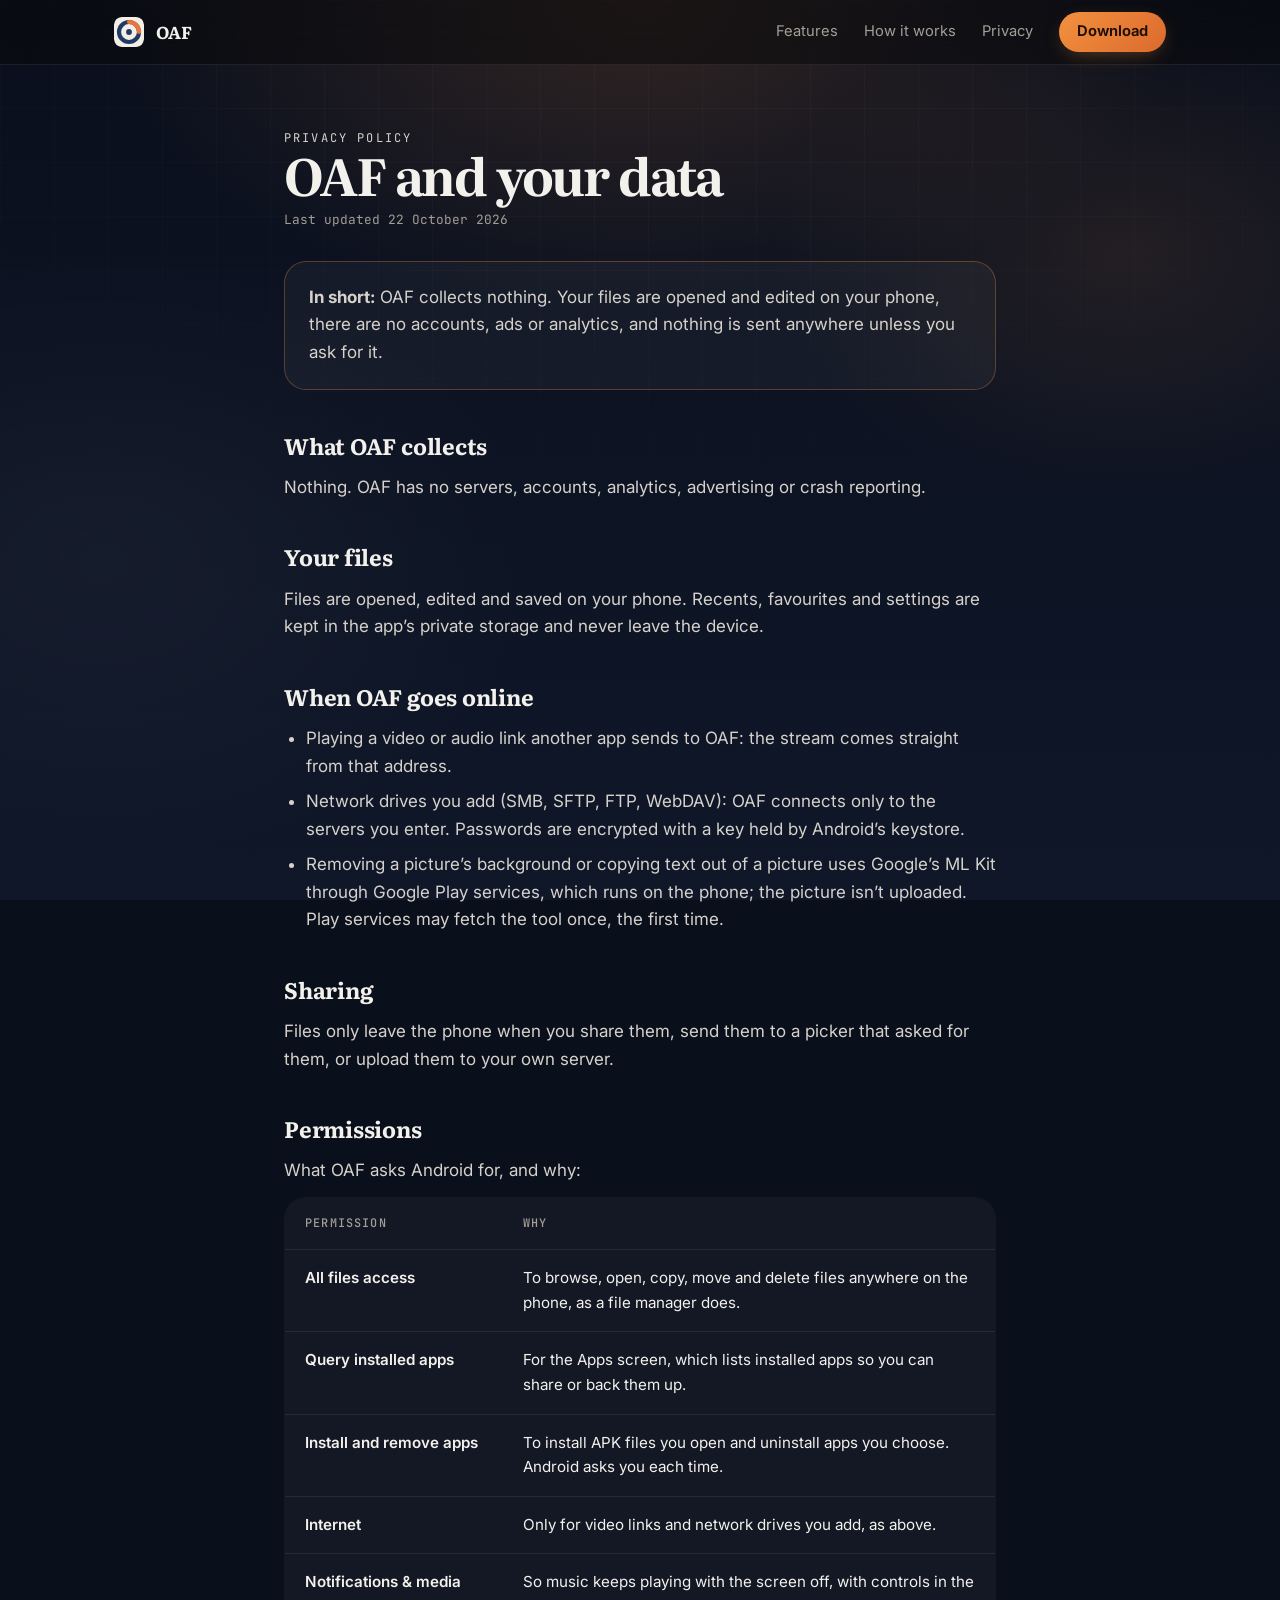
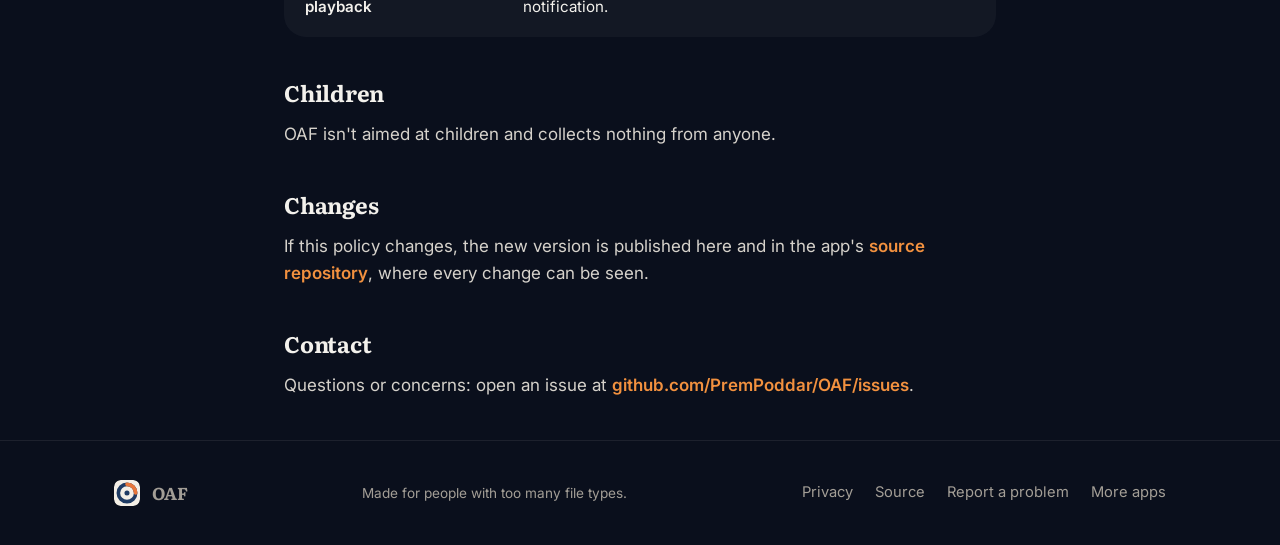
==== docs/privacy/index.html @ 2722290e "Website for GitHub Pages: landing page with a playable demo, and a privacy policy" ====
<!doctype html>
<html lang="en">
<head>
<meta charset="utf-8" />
<meta name="viewport" content="width=device-width, initial-scale=1" />
<title>OAF — Privacy policy</title>
<meta name="description" content="How OAF handles your data." />
<meta property="og:title" content="OAF — Privacy policy" />
<meta property="og:description" content="How OAF handles your data." />
<meta property="og:type" content="website" />
<meta name="theme-color" content="#0A0F1C" />
<link rel="icon" href="../icon.svg" type="image/svg+xml" />
<link rel="preconnect" href="https://fonts.googleapis.com" />
<link rel="preconnect" href="https://fonts.gstatic.com" crossorigin />
<link href="https://fonts.googleapis.com/css2?family=Literata:opsz,wght@7..72,600;7..72,700&family=Inter:wght@400;500;600;700&family=JetBrains+Mono:wght@400;500&display=swap" rel="stylesheet" />
<link rel="stylesheet" href="../site.css" />
<style>:root{--bg:#0A0F1C;--bg-2:#0F1729;--text:#F3F1EC;--muted:#A39E96;--soft:#D6D2CB;--accent:#F2913F;--accent-2:#DC6A2C;--accent-3:#8FB4F0;--on-accent:#1C0E04;--accent-glow:rgba(242,145,63,.38);--accent-soft:rgba(242,145,63,.14);--accent-line:rgba(242,145,63,.30);--glow-1:rgba(242,145,63,.17);--glow-2:rgba(242,145,63,.10);--glow-3:rgba(255,255,255,.035);--gridline:rgba(255,255,255,.025);--nav:rgba(10,10,12,.55);--line:rgba(255,255,255,.08);--line-strong:rgba(255,255,255,.22);--card:rgba(255,255,255,.04);--card-hover:rgba(255,255,255,.065);--ico-bg:rgba(242,145,63,.16);--display:"Literata",Georgia,serif;--body:"Inter",system-ui,sans-serif;--mono:"JetBrains Mono",ui-monospace,monospace;}</style>
</head>
<body>
<div class="bg-glow"></div>
<div class="bg-grid"></div>
<nav>
  <div class="wrap">
    <a class="brand" href="../"><img src="../icon.svg" alt="" />OAF</a>
    <div class="nav-links">
      <a href="../#features">Features</a>
      <a href="../#how">How it works</a>
      <a href="../privacy/">Privacy</a>
      <a href="../#download" class="nav-cta">Download</a>
    </div>
  </div>
</nav>
<main class="prose">
  <p class="eyebrow">Privacy policy</p>
  <h1>OAF and your data</h1>
  <p class="updated">Last updated 22 October 2026</p>
  <div class="summary"><p><b>In short:</b> OAF collects nothing. Your files are opened and edited on your phone, there are no accounts, ads or analytics, and nothing is sent anywhere unless you ask for it.</p></div>
  <h2>What OAF collects</h2><p>Nothing. OAF has no servers, accounts, analytics, advertising or crash reporting.</p><h2>Your files</h2><p>Files are opened, edited and saved on your phone. Recents, favourites and settings are kept in the app’s private storage and never leave the device.</p><h2>When OAF goes online</h2><ul><li>Playing a video or audio link another app sends to OAF: the stream comes straight from that address.</li><li>Network drives you add (SMB, SFTP, FTP, WebDAV): OAF connects only to the servers you enter. Passwords are encrypted with a key held by Android’s keystore.</li><li>Removing a picture’s background or copying text out of a picture uses Google’s ML Kit through Google Play services, which runs on the phone; the picture isn’t uploaded. Play services may fetch the tool once, the first time.</li></ul><h2>Sharing</h2><p>Files only leave the phone when you share them, send them to a picker that asked for them, or upload them to your own server.</p>
  <h2>Permissions</h2>
  <p>What OAF asks Android for, and why:</p>
  <table><thead><tr><th>Permission</th><th>Why</th></tr></thead><tbody><tr><td>All files access</td><td>To browse, open, copy, move and delete files anywhere on the phone, as a file manager does.</td></tr><tr><td>Query installed apps</td><td>For the Apps screen, which lists installed apps so you can share or back them up.</td></tr><tr><td>Install and remove apps</td><td>To install APK files you open and uninstall apps you choose. Android asks you each time.</td></tr><tr><td>Internet</td><td>Only for video links and network drives you add, as above.</td></tr><tr><td>Notifications &amp; media playback</td><td>So music keeps playing with the screen off, with controls in the notification.</td></tr></tbody></table>
  <h2>Children</h2><p>OAF isn't aimed at children and collects nothing from anyone.</p>
  <h2>Changes</h2><p>If this policy changes, the new version is published here and in the app's
  <a class="text-link" href="https://github.com/PremPoddar/OAF">source repository</a>, where every change can be seen.</p>
  <h2>Contact</h2><p>Questions or concerns: open an issue at
  <a class="text-link" href="https://github.com/PremPoddar/OAF/issues">github.com/PremPoddar/OAF/issues</a>.</p>
</main>
<footer>
  <div class="wrap">
    <a class="brand" href="../"><img src="../icon.svg" alt="" style="width:26px;height:26px;border-radius:7px" />OAF</a>
    <div class="foot-note">Made for people with too many file types.</div>
    <div class="links">
      <a href="../privacy/">Privacy</a>
      <a href="https://github.com/PremPoddar/OAF">Source</a>
      <a href="https://github.com/PremPoddar/OAF/issues">Report a problem</a>
      <a href="https://github.com/PremPoddar">More apps</a>
    </div>
  </div>
</footer>
</body>
</html>
---- docs/site.css ----
:root{--wrap:1100px;--radius:22px}
*{margin:0;padding:0;box-sizing:border-box}
html{scroll-behavior:smooth;-webkit-text-size-adjust:100%}
body{font-family:var(--body);background:var(--bg);color:var(--text);line-height:1.62;font-size:17px;overflow-x:hidden;-webkit-font-smoothing:antialiased}
a{color:inherit}
.wrap{max-width:var(--wrap);margin:0 auto;padding:0 24px}
.bg-glow{position:fixed;inset:0;z-index:-2;background:
  radial-gradient(60% 50% at 50% 0%,var(--glow-1),transparent 70%),
  radial-gradient(40% 40% at 88% 28%,var(--glow-2),transparent 70%),
  radial-gradient(50% 50% at 8% 62%,var(--glow-3),transparent 70%),
  linear-gradient(180deg,var(--bg),var(--bg-2))}
.bg-grid{position:fixed;inset:0;z-index:-1;background-image:linear-gradient(var(--gridline) 1px,transparent 1px),linear-gradient(90deg,var(--gridline) 1px,transparent 1px);
  background-size:54px 54px;mask-image:radial-gradient(ellipse 80% 60% at 50% 0%,#000 40%,transparent 100%);-webkit-mask-image:radial-gradient(ellipse 80% 60% at 50% 0%,#000 40%,transparent 100%)}

nav{position:sticky;top:0;z-index:50;backdrop-filter:blur(14px);-webkit-backdrop-filter:blur(14px);background:var(--nav);border-bottom:1px solid var(--line)}
nav .wrap{display:flex;align-items:center;justify-content:space-between;height:64px;gap:16px}
.brand{display:flex;align-items:center;gap:12px;font-family:var(--display);font-weight:700;font-size:1.08rem;letter-spacing:-.01em;text-decoration:none}
.brand img{width:30px;height:30px;border-radius:8px}
.nav-links{display:flex;align-items:center;gap:26px}
.nav-links a{color:var(--muted);text-decoration:none;font-size:.92rem;transition:color .2s}
.nav-links a:hover{color:var(--text)}
.nav-cta{background:linear-gradient(135deg,var(--accent),var(--accent-2));color:var(--on-accent)!important;font-weight:650;padding:8px 18px;border-radius:999px;box-shadow:0 6px 20px -6px var(--accent-glow)}
@media(max-width:680px){.nav-links a:not(.nav-cta){display:none}}

header{padding:88px 0 56px;text-align:center}
.hero-icon-wrap{position:relative;display:inline-block;margin-bottom:34px}
.hero-icon{width:144px;height:144px;border-radius:34px;position:relative;z-index:2;animation:float 6s ease-in-out infinite;filter:drop-shadow(0 24px 50px var(--accent-glow))}
.hero-icon-wrap::after{content:"";position:absolute;inset:-30% -30% -10%;z-index:1;background:radial-gradient(circle,var(--accent-glow),transparent 65%);filter:blur(20px);animation:pulse 4s ease-in-out infinite}
@keyframes float{0%,100%{transform:translateY(0)}50%{transform:translateY(-14px)}}
@keyframes pulse{0%,100%{opacity:.6;transform:scale(1)}50%{opacity:1;transform:scale(1.08)}}
.eyebrow{font-family:var(--mono);font-size:12px;letter-spacing:.18em;text-transform:uppercase;color:var(--accent)}
header .eyebrow{margin-bottom:18px}
h1{font-family:var(--display);font-size:clamp(2.5rem,6vw,4.3rem);font-weight:700;letter-spacing:-.035em;line-height:1.05}
h1 .hl{background:linear-gradient(120deg,var(--accent),var(--accent-3));-webkit-background-clip:text;background-clip:text;-webkit-text-fill-color:transparent}
.tagline{font-size:clamp(1.05rem,2.3vw,1.32rem);color:var(--muted);max-width:640px;margin:22px auto 0}
.tagline b{color:var(--text);font-weight:600}
.cta-row{display:flex;gap:14px;justify-content:center;align-items:center;flex-wrap:wrap;margin-top:38px}
.btn-primary,.btn-ghost{display:inline-flex;align-items:center;gap:10px;text-decoration:none;border-radius:999px;font-size:1.02rem;transition:transform .22s,box-shadow .22s,border-color .2s,background .2s}
.btn-primary{background:linear-gradient(135deg,var(--accent),var(--accent-2));color:var(--on-accent);font-weight:680;padding:15px 30px;box-shadow:0 12px 34px -8px var(--accent-glow)}
.btn-primary:hover{transform:translateY(-3px);box-shadow:0 20px 44px -8px var(--accent-glow)}
.btn-ghost{color:var(--text);font-weight:550;padding:15px 26px;border:1px solid var(--line);background:var(--card)}
.btn-ghost:hover{border-color:var(--line-strong);background:var(--card-hover)}
.btn-primary svg,.btn-ghost svg{width:18px;height:18px}
.micro{margin-top:18px;font-family:var(--mono);font-size:.78rem;letter-spacing:.02em;color:var(--muted)}

section{padding:76px 0}
.section-title{font-family:var(--display);font-size:clamp(1.8rem,4vw,2.6rem);font-weight:700;letter-spacing:-.03em;text-align:center;margin-top:12px;line-height:1.15}
.section-sub{color:var(--muted);text-align:center;max-width:580px;margin:14px auto 0}
.center{text-align:center}

.grid{display:grid;grid-template-columns:repeat(auto-fit,minmax(255px,1fr));gap:18px;margin-top:50px}
.card{background:var(--card);border:1px solid var(--line);border-radius:var(--radius);padding:28px;transition:transform .3s,border-color .3s,background .3s}
.card:hover{transform:translateY(-6px);border-color:var(--accent-line);background:var(--card-hover)}
.card .ico{width:50px;height:50px;border-radius:14px;display:grid;place-items:center;font-size:24px;margin-bottom:16px;background:var(--ico-bg);border:1px solid var(--accent-line)}
.card h3{font-family:var(--display);font-size:1.15rem;font-weight:700;letter-spacing:-.01em}
.card p{color:var(--muted);margin-top:8px;font-size:.95rem}

.demo{display:grid;grid-template-columns:1fr 1.05fr;gap:52px;align-items:center;margin-top:50px}
@media(max-width:860px){.demo{grid-template-columns:1fr}}
.demo h3{font-family:var(--display);font-size:1.75rem;font-weight:700;letter-spacing:-.02em;line-height:1.2}
.demo p{color:var(--muted);margin-top:14px}
.demo ul{list-style:none;margin-top:22px;display:grid;gap:11px}
.demo li{display:flex;gap:12px;align-items:flex-start;font-size:.97rem}
.demo li::before{content:"";flex:0 0 8px;height:8px;border-radius:50%;margin-top:9px;background:var(--accent);box-shadow:0 0 12px var(--accent)}
.stage{position:relative;border-radius:28px;border:1px solid var(--line);background:radial-gradient(circle at 50% 30%,var(--glow-1),transparent 60%),linear-gradient(160deg,var(--bg-2),var(--bg));
  box-shadow:0 30px 60px -24px rgba(0,0,0,.6);overflow:hidden;min-height:420px;padding:22px}
.stage-tag{font-family:var(--mono);font-size:11px;letter-spacing:.2em;text-transform:uppercase;color:var(--muted)}
.hint{font-family:var(--mono);font-size:11.5px;color:var(--muted);margin-top:14px;text-align:center;letter-spacing:.04em}

.table-wrap{margin-top:46px;overflow-x:auto}
table{width:100%;border-collapse:collapse;min-width:560px;background:var(--card);border:1px solid var(--line);border-radius:var(--radius);overflow:hidden}
th,td{padding:16px 20px;text-align:left;border-bottom:1px solid var(--line);font-size:.95rem;vertical-align:top}
thead th{font-family:var(--mono);font-size:.74rem;letter-spacing:.1em;text-transform:uppercase;color:var(--muted);font-weight:500}
tbody tr:last-child td{border-bottom:none}
td:first-child{font-weight:600;white-space:nowrap}
td .dim{color:var(--muted)}
.yes{color:var(--accent);font-weight:600}

.steps{display:grid;grid-template-columns:repeat(auto-fit,minmax(230px,1fr));gap:18px;margin-top:50px}
.step{background:var(--card);border:1px solid var(--line);border-radius:var(--radius);padding:26px}
.step .n{font-family:var(--mono);font-size:.82rem;font-weight:500;color:var(--accent);letter-spacing:.08em}
.step h3{font-family:var(--display);margin-top:10px;font-size:1.12rem;font-weight:700}
.step p{color:var(--muted);margin-top:8px;font-size:.94rem}
.step code,.prose code{font-family:var(--mono);background:var(--card-hover);padding:2px 7px;border-radius:6px;font-size:.82em;color:var(--accent)}

.privacy-band{display:grid;grid-template-columns:1.1fr .9fr;gap:40px;align-items:center;background:var(--card);border:1px solid var(--line);border-radius:28px;padding:40px;margin-top:10px}
@media(max-width:820px){.privacy-band{grid-template-columns:1fr}}
.privacy-band h2{font-family:var(--display);font-size:clamp(1.6rem,3.4vw,2.2rem);letter-spacing:-.02em;line-height:1.2;margin-top:10px}
.privacy-band p{color:var(--muted);margin-top:12px}
.checks{list-style:none;display:grid;gap:12px}
.checks li{display:flex;gap:12px;align-items:flex-start;font-size:.97rem}
.checks li::before{content:"✓";flex:0 0 24px;height:24px;border-radius:50%;display:grid;place-items:center;font-size:13px;font-weight:700;color:var(--on-accent);background:linear-gradient(135deg,var(--accent),var(--accent-2))}
.text-link{color:var(--accent);text-decoration:none;font-weight:600}
.text-link:hover{text-decoration:underline}

.download-band{text-align:center;padding:90px 0}
.download-card{background:linear-gradient(135deg,var(--accent-soft),transparent 80%),var(--card);border:1px solid var(--accent-line);border-radius:30px;padding:56px 32px}
.download-card img{width:92px;height:92px;border-radius:22px;margin-bottom:22px;filter:drop-shadow(0 14px 30px var(--accent-glow))}
.download-card h2{font-family:var(--display);font-size:clamp(1.8rem,4vw,2.5rem);font-weight:700;letter-spacing:-.03em}
.download-card p{color:var(--muted);margin:12px auto 0;max-width:500px}

footer{border-top:1px solid var(--line);padding:38px 0}
footer .wrap{display:flex;align-items:center;justify-content:space-between;flex-wrap:wrap;gap:16px}
footer .links{display:flex;gap:22px;flex-wrap:wrap}
footer a{color:var(--muted);text-decoration:none;font-size:.92rem;transition:color .2s}
footer a:hover{color:var(--text)}
.foot-note{color:var(--muted);font-size:.85rem}

.reveal{opacity:0;transform:translateY(26px);transition:opacity .7s ease,transform .7s ease}
.reveal.in{opacity:1;transform:none}
.fade-up{animation:fadeUp .9s ease both}.d1{animation-delay:.1s}.d2{animation-delay:.2s}.d3{animation-delay:.3s}
@keyframes fadeUp{from{opacity:0;transform:translateY(22px)}to{opacity:1;transform:none}}
@media(prefers-reduced-motion:reduce){*{animation:none!important;transition:none!important}.reveal{opacity:1;transform:none}}

/* privacy page */
.prose{max-width:760px;margin:0 auto;padding:64px 24px 40px}
.prose h1{font-size:clamp(2.2rem,5vw,3.2rem);margin-bottom:8px}
.prose .updated{font-family:var(--mono);font-size:.8rem;color:var(--muted)}
.prose .summary{background:var(--card);border:1px solid var(--accent-line);border-radius:var(--radius);padding:22px 24px;margin:30px 0}
.prose h2{font-family:var(--display);font-size:1.4rem;margin:38px 0 10px;letter-spacing:-.01em}
.prose p,.prose li{color:var(--soft)}
.prose ul{padding-left:22px;display:grid;gap:8px;margin-top:8px}
.prose table{min-width:0;margin-top:12px}
.prose td:first-child{white-space:normal}
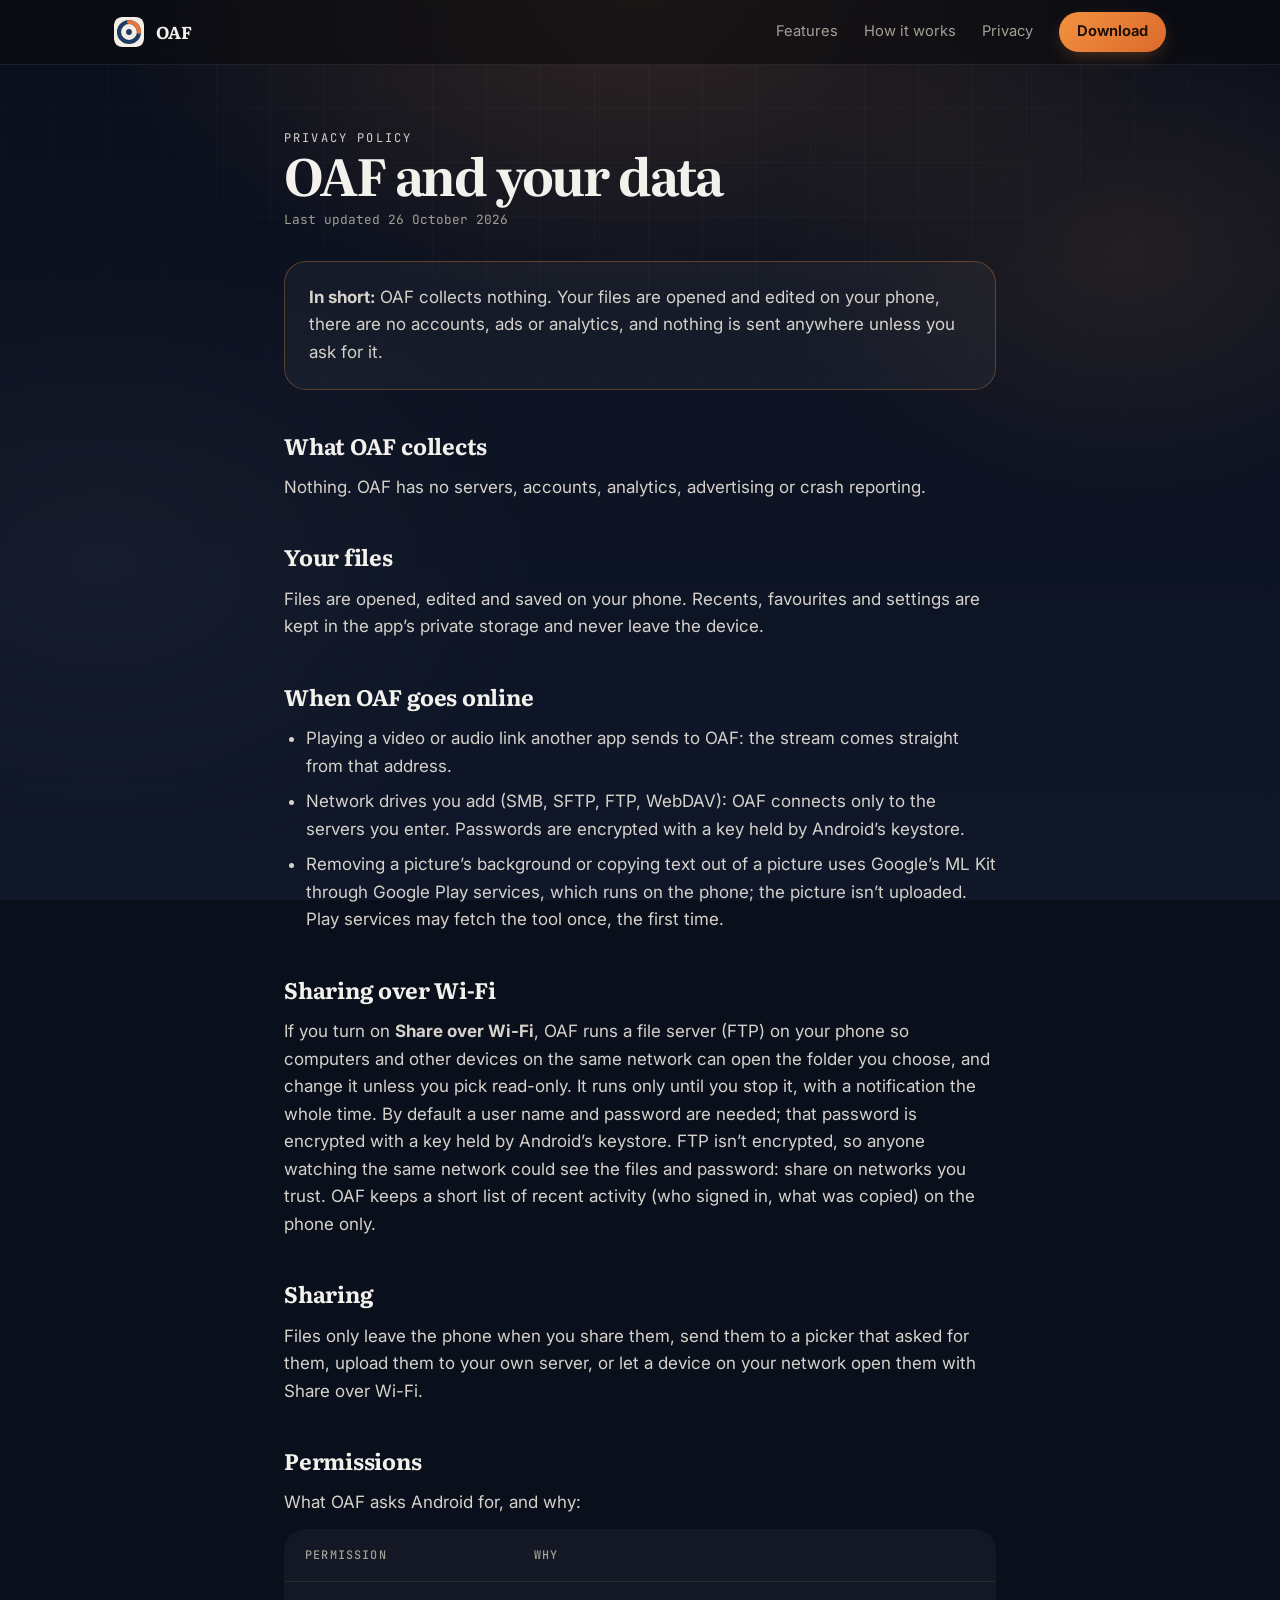
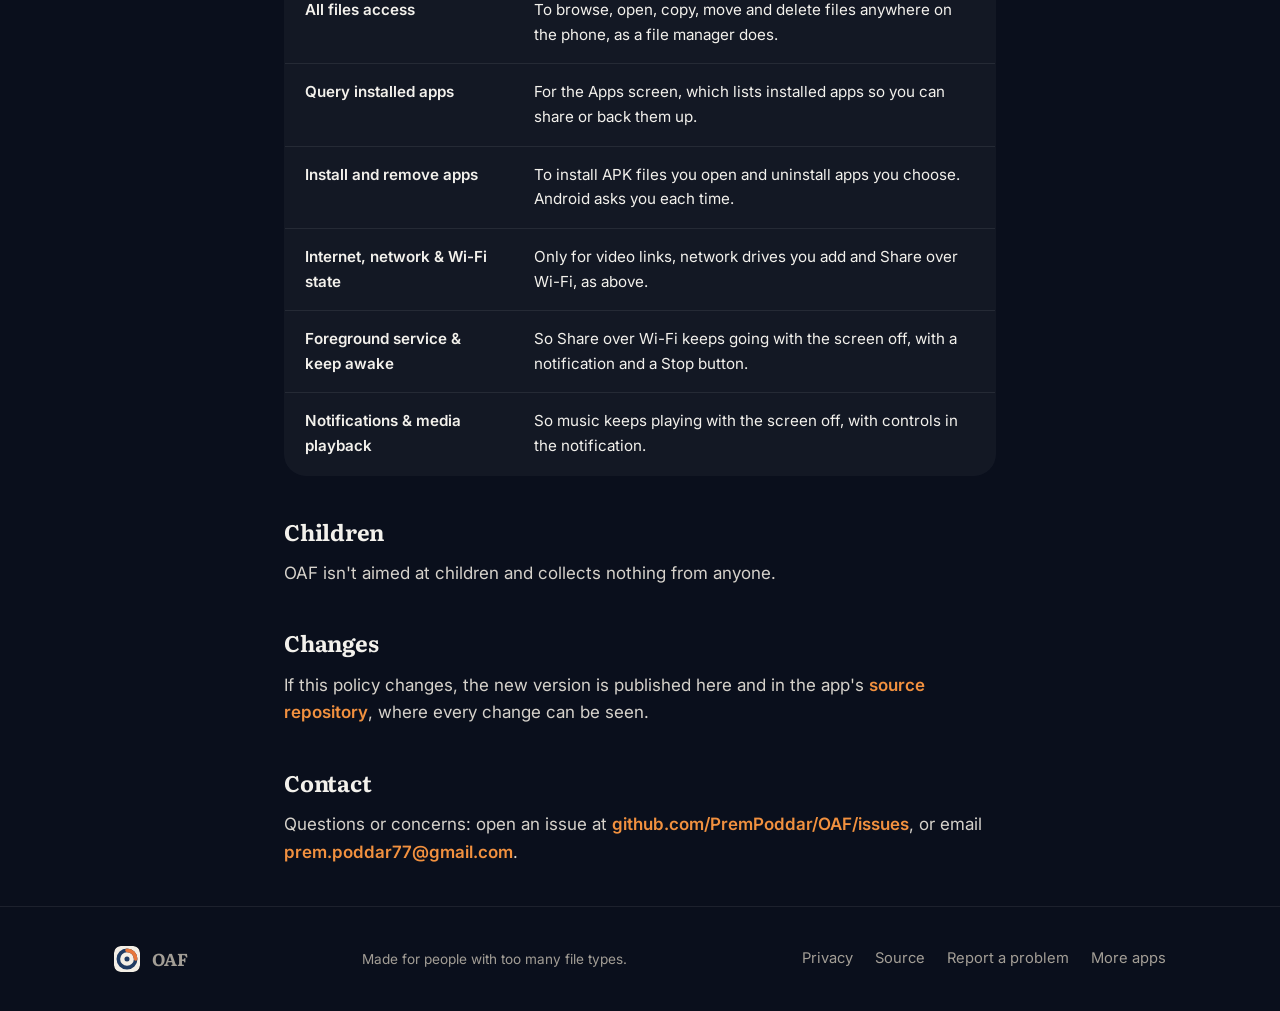
==== commit 31291689: "Privacy policy: sharing over Wi-Fi, and an email contact" ====
--- a/docs/privacy/index.html
+++ b/docs/privacy/index.html
@@ -33,17 +33,17 @@
 <main class="prose">
   <p class="eyebrow">Privacy policy</p>
   <h1>OAF and your data</h1>
-  <p class="updated">Last updated 22 October 2026</p>
+  <p class="updated">Last updated 26 October 2026</p>
   <div class="summary"><p><b>In short:</b> OAF collects nothing. Your files are opened and edited on your phone, there are no accounts, ads or analytics, and nothing is sent anywhere unless you ask for it.</p></div>
-  <h2>What OAF collects</h2><p>Nothing. OAF has no servers, accounts, analytics, advertising or crash reporting.</p><h2>Your files</h2><p>Files are opened, edited and saved on your phone. Recents, favourites and settings are kept in the app’s private storage and never leave the device.</p><h2>When OAF goes online</h2><ul><li>Playing a video or audio link another app sends to OAF: the stream comes straight from that address.</li><li>Network drives you add (SMB, SFTP, FTP, WebDAV): OAF connects only to the servers you enter. Passwords are encrypted with a key held by Android’s keystore.</li><li>Removing a picture’s background or copying text out of a picture uses Google’s ML Kit through Google Play services, which runs on the phone; the picture isn’t uploaded. Play services may fetch the tool once, the first time.</li></ul><h2>Sharing</h2><p>Files only leave the phone when you share them, send them to a picker that asked for them, or upload them to your own server.</p>
+  <h2>What OAF collects</h2><p>Nothing. OAF has no servers, accounts, analytics, advertising or crash reporting.</p><h2>Your files</h2><p>Files are opened, edited and saved on your phone. Recents, favourites and settings are kept in the app’s private storage and never leave the device.</p><h2>When OAF goes online</h2><ul><li>Playing a video or audio link another app sends to OAF: the stream comes straight from that address.</li><li>Network drives you add (SMB, SFTP, FTP, WebDAV): OAF connects only to the servers you enter. Passwords are encrypted with a key held by Android’s keystore.</li><li>Removing a picture’s background or copying text out of a picture uses Google’s ML Kit through Google Play services, which runs on the phone; the picture isn’t uploaded. Play services may fetch the tool once, the first time.</li></ul><h2>Sharing over Wi-Fi</h2><p>If you turn on <strong>Share over Wi-Fi</strong>, OAF runs a file server (FTP) on your phone so computers and other devices on the same network can open the folder you choose, and change it unless you pick read-only. It runs only until you stop it, with a notification the whole time. By default a user name and password are needed; that password is encrypted with a key held by Android’s keystore. FTP isn’t encrypted, so anyone watching the same network could see the files and password: share on networks you trust. OAF keeps a short list of recent activity (who signed in, what was copied) on the phone only.</p><h2>Sharing</h2><p>Files only leave the phone when you share them, send them to a picker that asked for them, upload them to your own server, or let a device on your network open them with Share over Wi-Fi.</p>
   <h2>Permissions</h2>
   <p>What OAF asks Android for, and why:</p>
-  <table><thead><tr><th>Permission</th><th>Why</th></tr></thead><tbody><tr><td>All files access</td><td>To browse, open, copy, move and delete files anywhere on the phone, as a file manager does.</td></tr><tr><td>Query installed apps</td><td>For the Apps screen, which lists installed apps so you can share or back them up.</td></tr><tr><td>Install and remove apps</td><td>To install APK files you open and uninstall apps you choose. Android asks you each time.</td></tr><tr><td>Internet</td><td>Only for video links and network drives you add, as above.</td></tr><tr><td>Notifications &amp; media playback</td><td>So music keeps playing with the screen off, with controls in the notification.</td></tr></tbody></table>
+  <table><thead><tr><th>Permission</th><th>Why</th></tr></thead><tbody><tr><td>All files access</td><td>To browse, open, copy, move and delete files anywhere on the phone, as a file manager does.</td></tr><tr><td>Query installed apps</td><td>For the Apps screen, which lists installed apps so you can share or back them up.</td></tr><tr><td>Install and remove apps</td><td>To install APK files you open and uninstall apps you choose. Android asks you each time.</td></tr><tr><td>Internet, network &amp; Wi-Fi state</td><td>Only for video links, network drives you add and Share over Wi-Fi, as above.</td></tr><tr><td>Foreground service &amp; keep awake</td><td>So Share over Wi-Fi keeps going with the screen off, with a notification and a Stop button.</td></tr><tr><td>Notifications &amp; media playback</td><td>So music keeps playing with the screen off, with controls in the notification.</td></tr></tbody></table>
   <h2>Children</h2><p>OAF isn't aimed at children and collects nothing from anyone.</p>
   <h2>Changes</h2><p>If this policy changes, the new version is published here and in the app's
   <a class="text-link" href="https://github.com/PremPoddar/OAF">source repository</a>, where every change can be seen.</p>
   <h2>Contact</h2><p>Questions or concerns: open an issue at
-  <a class="text-link" href="https://github.com/PremPoddar/OAF/issues">github.com/PremPoddar/OAF/issues</a>.</p>
+  <a class="text-link" href="https://github.com/PremPoddar/OAF/issues">github.com/PremPoddar/OAF/issues</a>, or email <a class="text-link" href="mailto:prem.poddar77@gmail.com">prem.poddar77@gmail.com</a>.</p>
 </main>
 <footer>
   <div class="wrap">
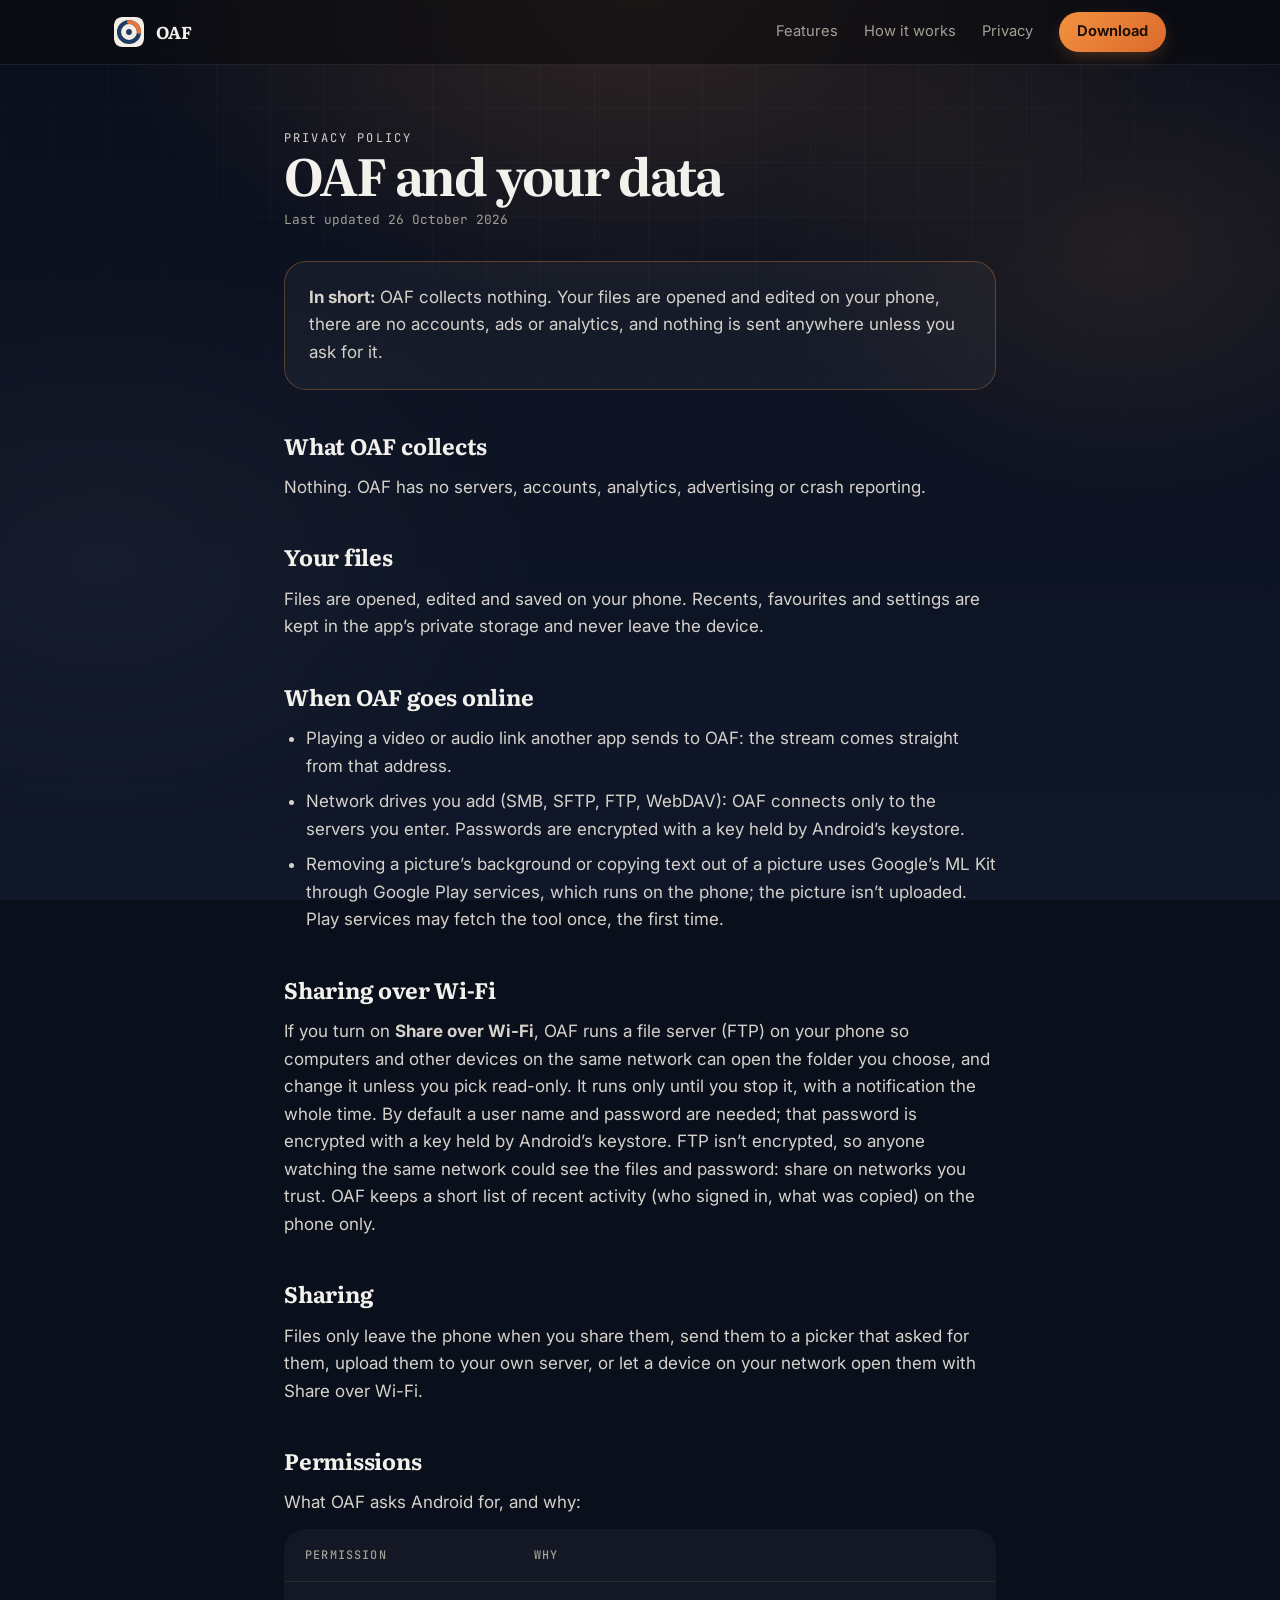
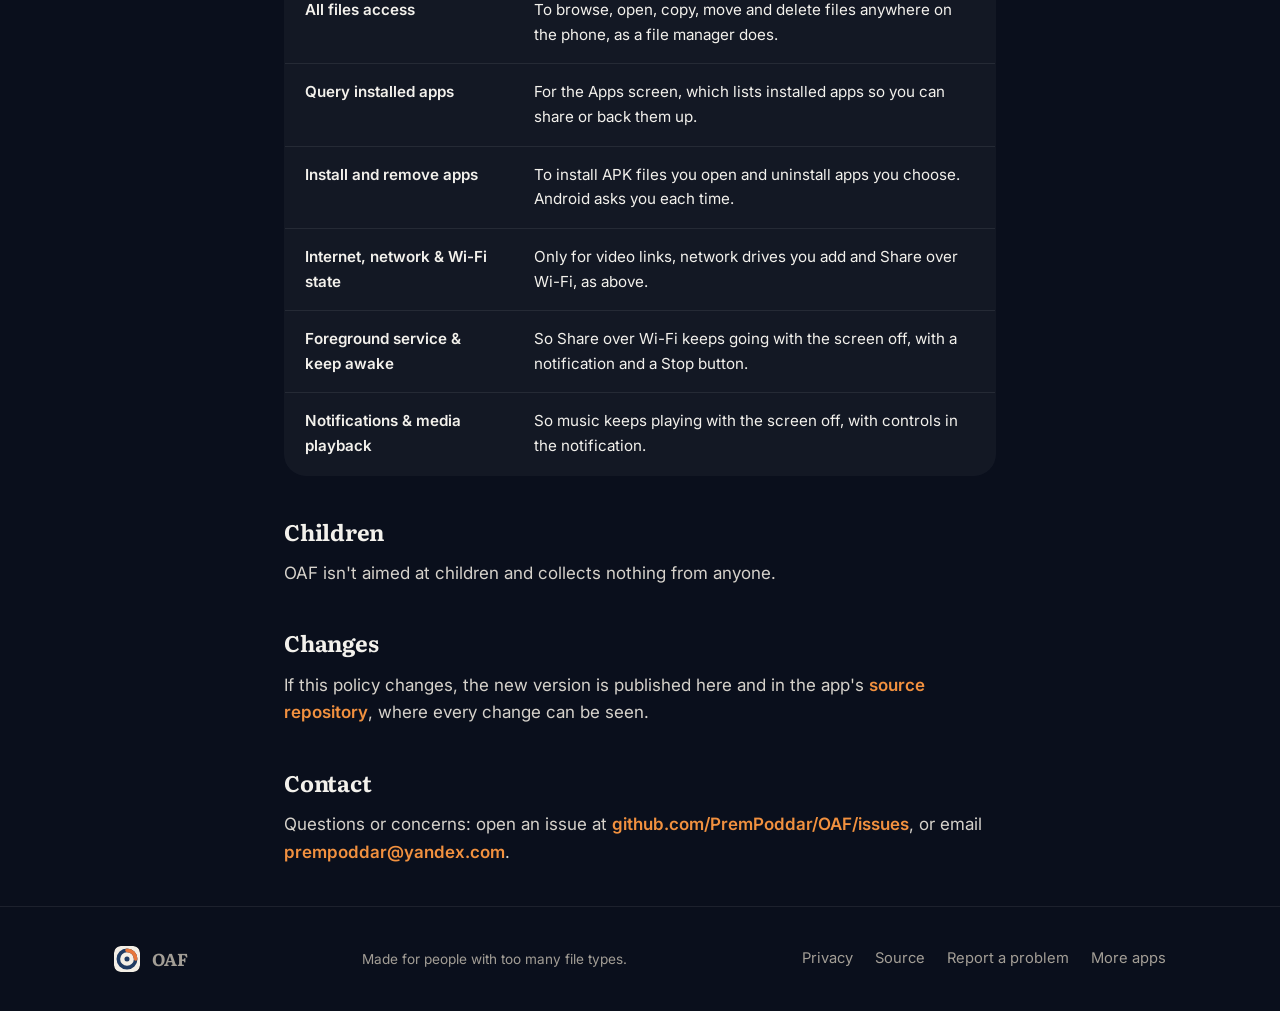
==== commit f913ac5b: "Update contact email on privacy page" ====
--- a/docs/privacy/index.html
+++ b/docs/privacy/index.html
@@ -43,7 +43,7 @@
   <h2>Changes</h2><p>If this policy changes, the new version is published here and in the app's
   <a class="text-link" href="https://github.com/PremPoddar/OAF">source repository</a>, where every change can be seen.</p>
   <h2>Contact</h2><p>Questions or concerns: open an issue at
-  <a class="text-link" href="https://github.com/PremPoddar/OAF/issues">github.com/PremPoddar/OAF/issues</a>, or email <a class="text-link" href="mailto:prem.poddar77@gmail.com">prem.poddar77@gmail.com</a>.</p>
+  <a class="text-link" href="https://github.com/PremPoddar/OAF/issues">github.com/PremPoddar/OAF/issues</a>, or email <a class="text-link" href="mailto:prempoddar@yandex.com">prempoddar@yandex.com</a>.</p>
 </main>
 <footer>
   <div class="wrap">
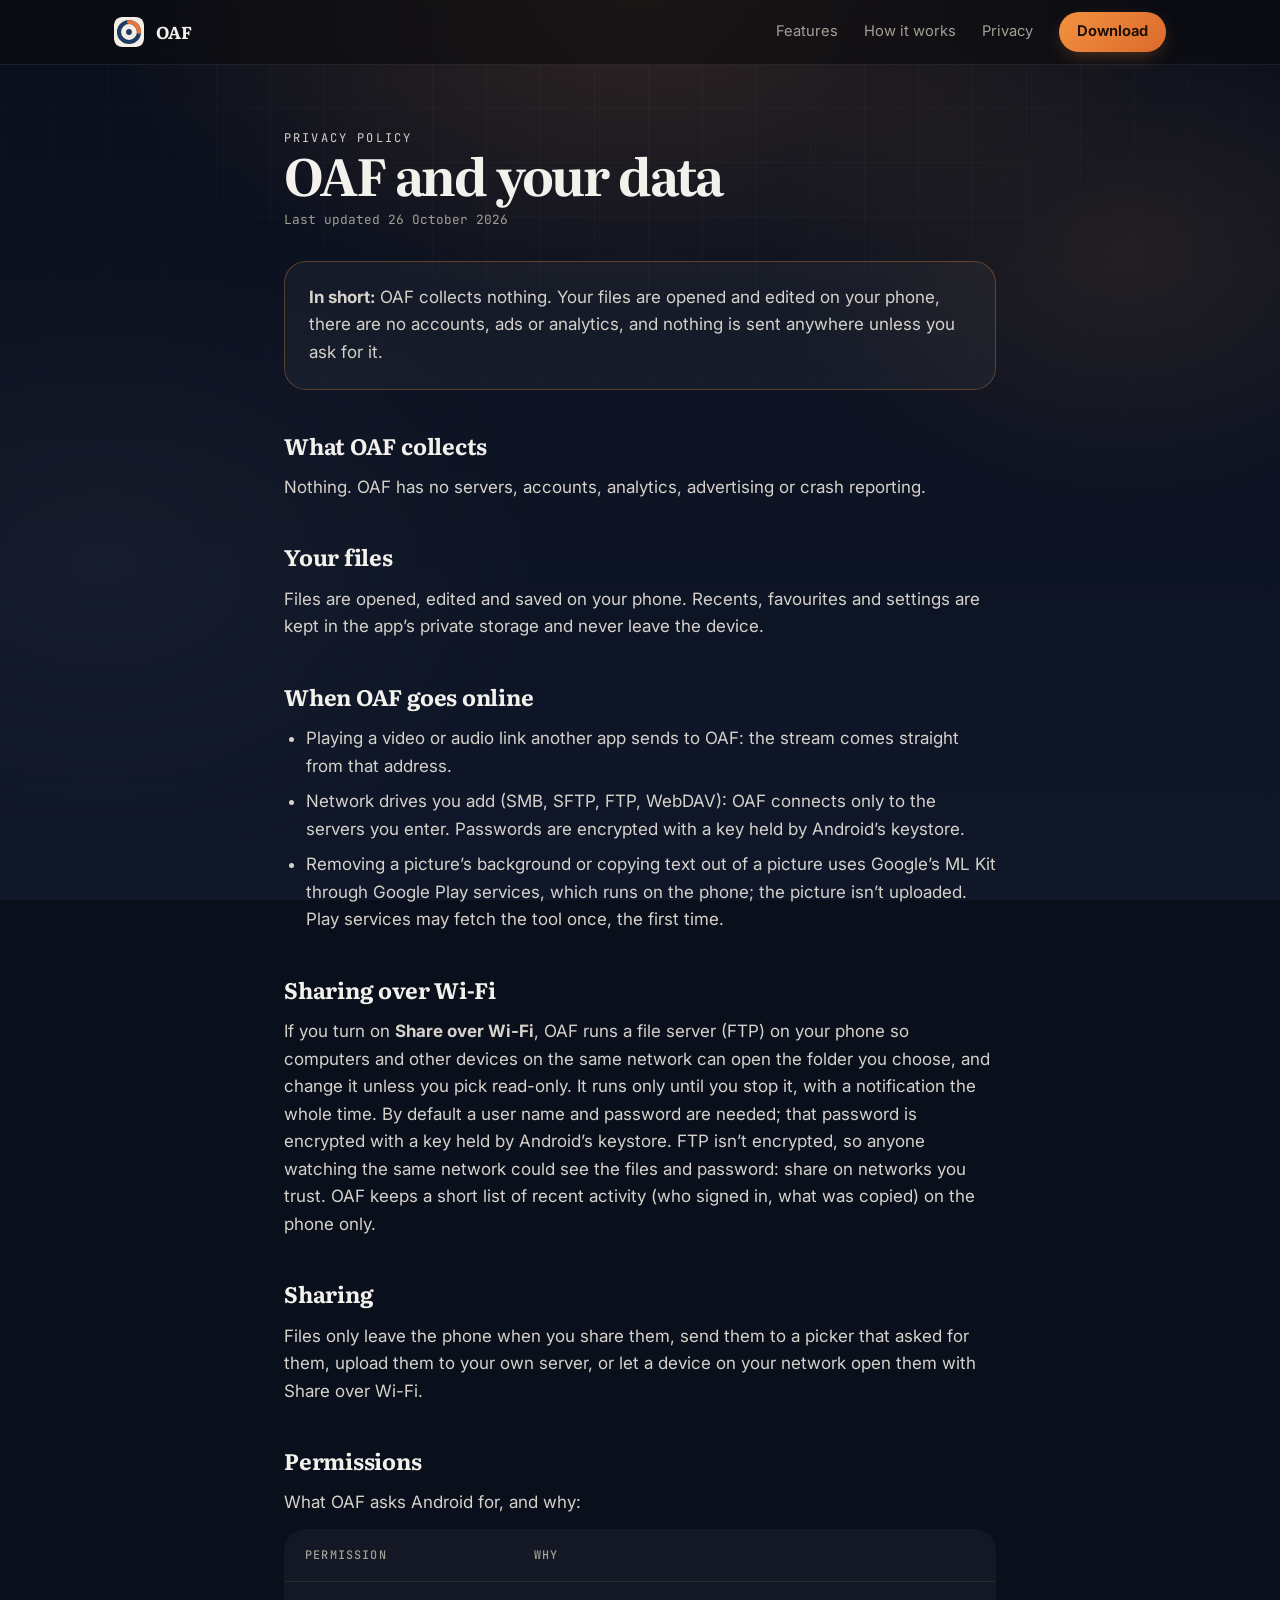
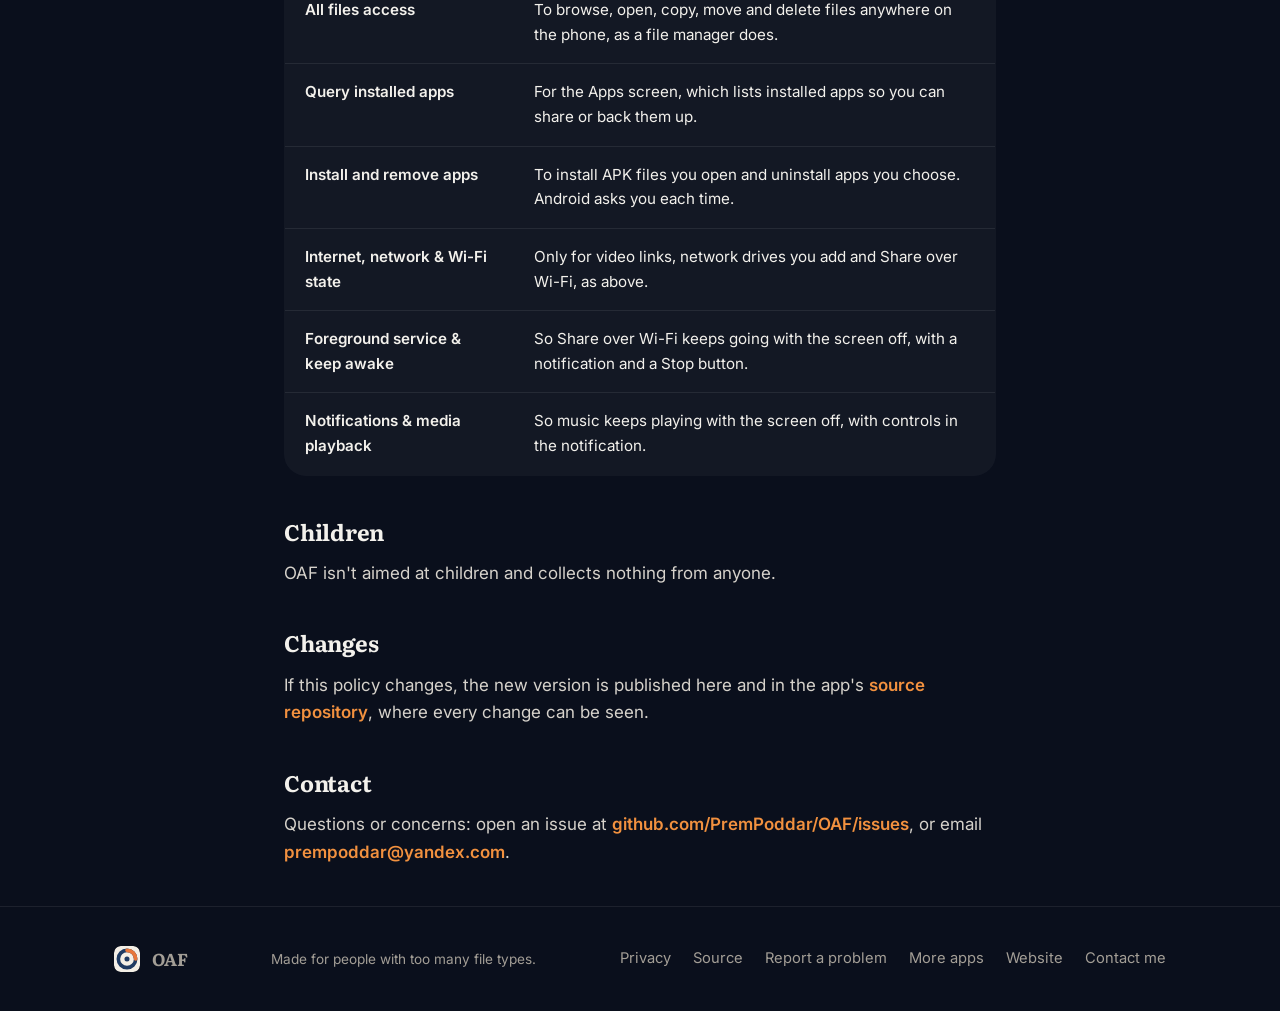
==== commit 4a957b0b: "Add website and contact links" ====
--- a/docs/privacy/index.html
+++ b/docs/privacy/index.html
@@ -54,6 +54,8 @@
       <a href="https://github.com/PremPoddar/OAF">Source</a>
       <a href="https://github.com/PremPoddar/OAF/issues">Report a problem</a>
       <a href="https://github.com/PremPoddar">More apps</a>
+      <a href="https://prempoddar.is-a.dev">Website</a>
+      <a href="mailto:prempoddar@yandex.com">Contact me</a>
     </div>
   </div>
 </footer>
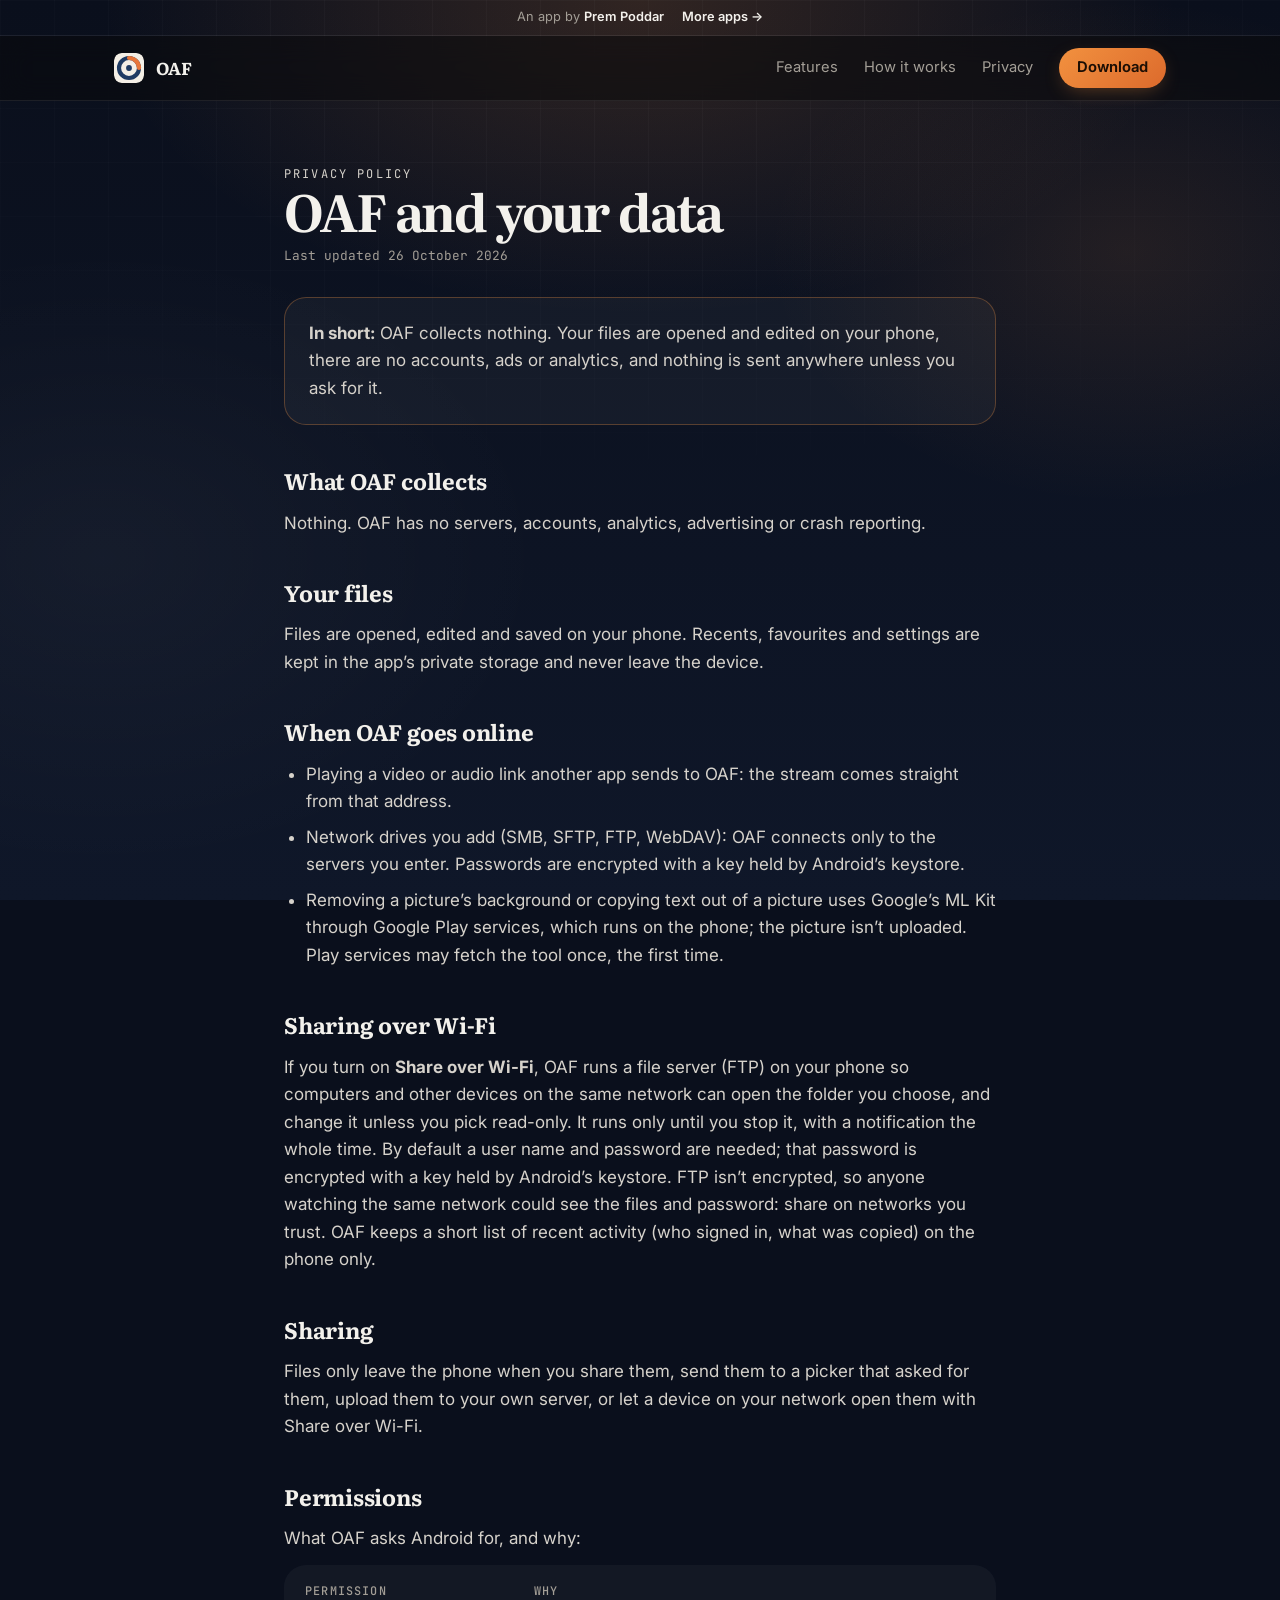
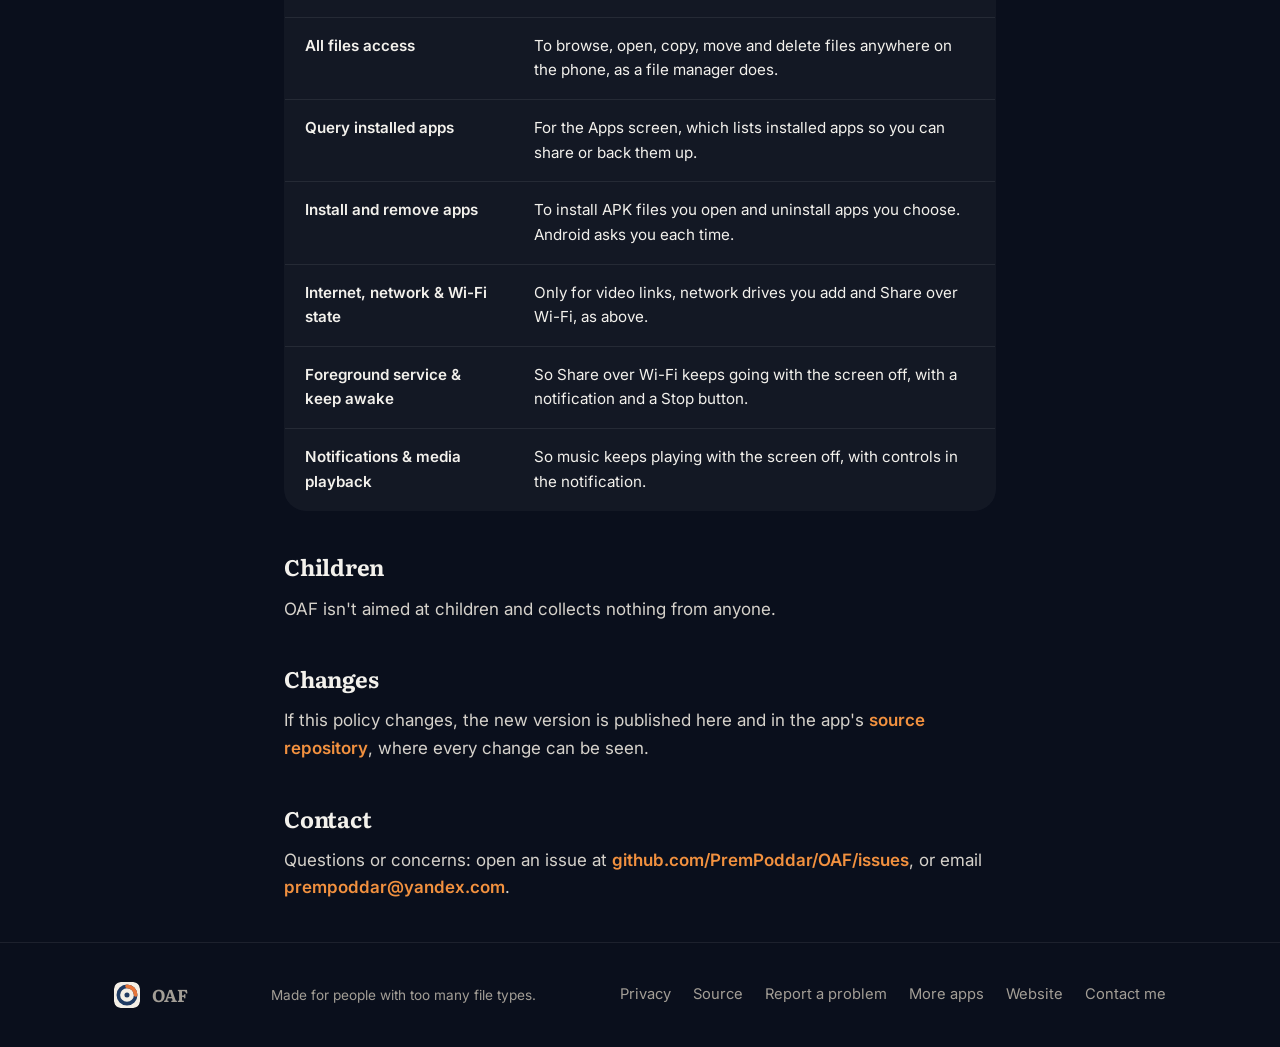
==== commit 5399e0ca: "Link to my website and other apps from the top of each page" ====
--- a/docs/privacy/index.html
+++ b/docs/privacy/index.html
@@ -17,6 +17,7 @@
 <style>:root{--bg:#0A0F1C;--bg-2:#0F1729;--text:#F3F1EC;--muted:#A39E96;--soft:#D6D2CB;--accent:#F2913F;--accent-2:#DC6A2C;--accent-3:#8FB4F0;--on-accent:#1C0E04;--accent-glow:rgba(242,145,63,.38);--accent-soft:rgba(242,145,63,.14);--accent-line:rgba(242,145,63,.30);--glow-1:rgba(242,145,63,.17);--glow-2:rgba(242,145,63,.10);--glow-3:rgba(255,255,255,.035);--gridline:rgba(255,255,255,.025);--nav:rgba(10,10,12,.55);--line:rgba(255,255,255,.08);--line-strong:rgba(255,255,255,.22);--card:rgba(255,255,255,.04);--card-hover:rgba(255,255,255,.065);--ico-bg:rgba(242,145,63,.16);--display:"Literata",Georgia,serif;--body:"Inter",system-ui,sans-serif;--mono:"JetBrains Mono",ui-monospace,monospace;}</style>
 </head>
 <body>
+<div class="by-strip"><span>An app by <a href="https://prempoddar.is-a.dev">Prem Poddar</a></span><a href="https://prempoddar.is-a.dev/apps/">More apps →</a></div>
 <div class="bg-glow"></div>
 <div class="bg-grid"></div>
 <nav>
@@ -53,7 +54,7 @@
       <a href="../privacy/">Privacy</a>
       <a href="https://github.com/PremPoddar/OAF">Source</a>
       <a href="https://github.com/PremPoddar/OAF/issues">Report a problem</a>
-      <a href="https://github.com/PremPoddar">More apps</a>
+      <a href="https://prempoddar.is-a.dev/apps/">More apps</a>
       <a href="https://prempoddar.is-a.dev">Website</a>
       <a href="mailto:prempoddar@yandex.com">Contact me</a>
     </div>
--- a/docs/site.css
+++ b/docs/site.css
@@ -123,3 +123,4 @@
 .prose ul{padding-left:22px;display:grid;gap:8px;margin-top:8px}
 .prose table{min-width:0;margin-top:12px}
 .prose td:first-child{white-space:normal}
+.by-strip{position:relative;z-index:60;display:flex;justify-content:center;align-items:center;gap:18px;flex-wrap:wrap;padding:7px 16px;font-size:.8rem;color:var(--muted);border-bottom:1px solid var(--line)}.by-strip a{color:var(--text);text-decoration:none;font-weight:600}.by-strip a:hover{text-decoration:underline}
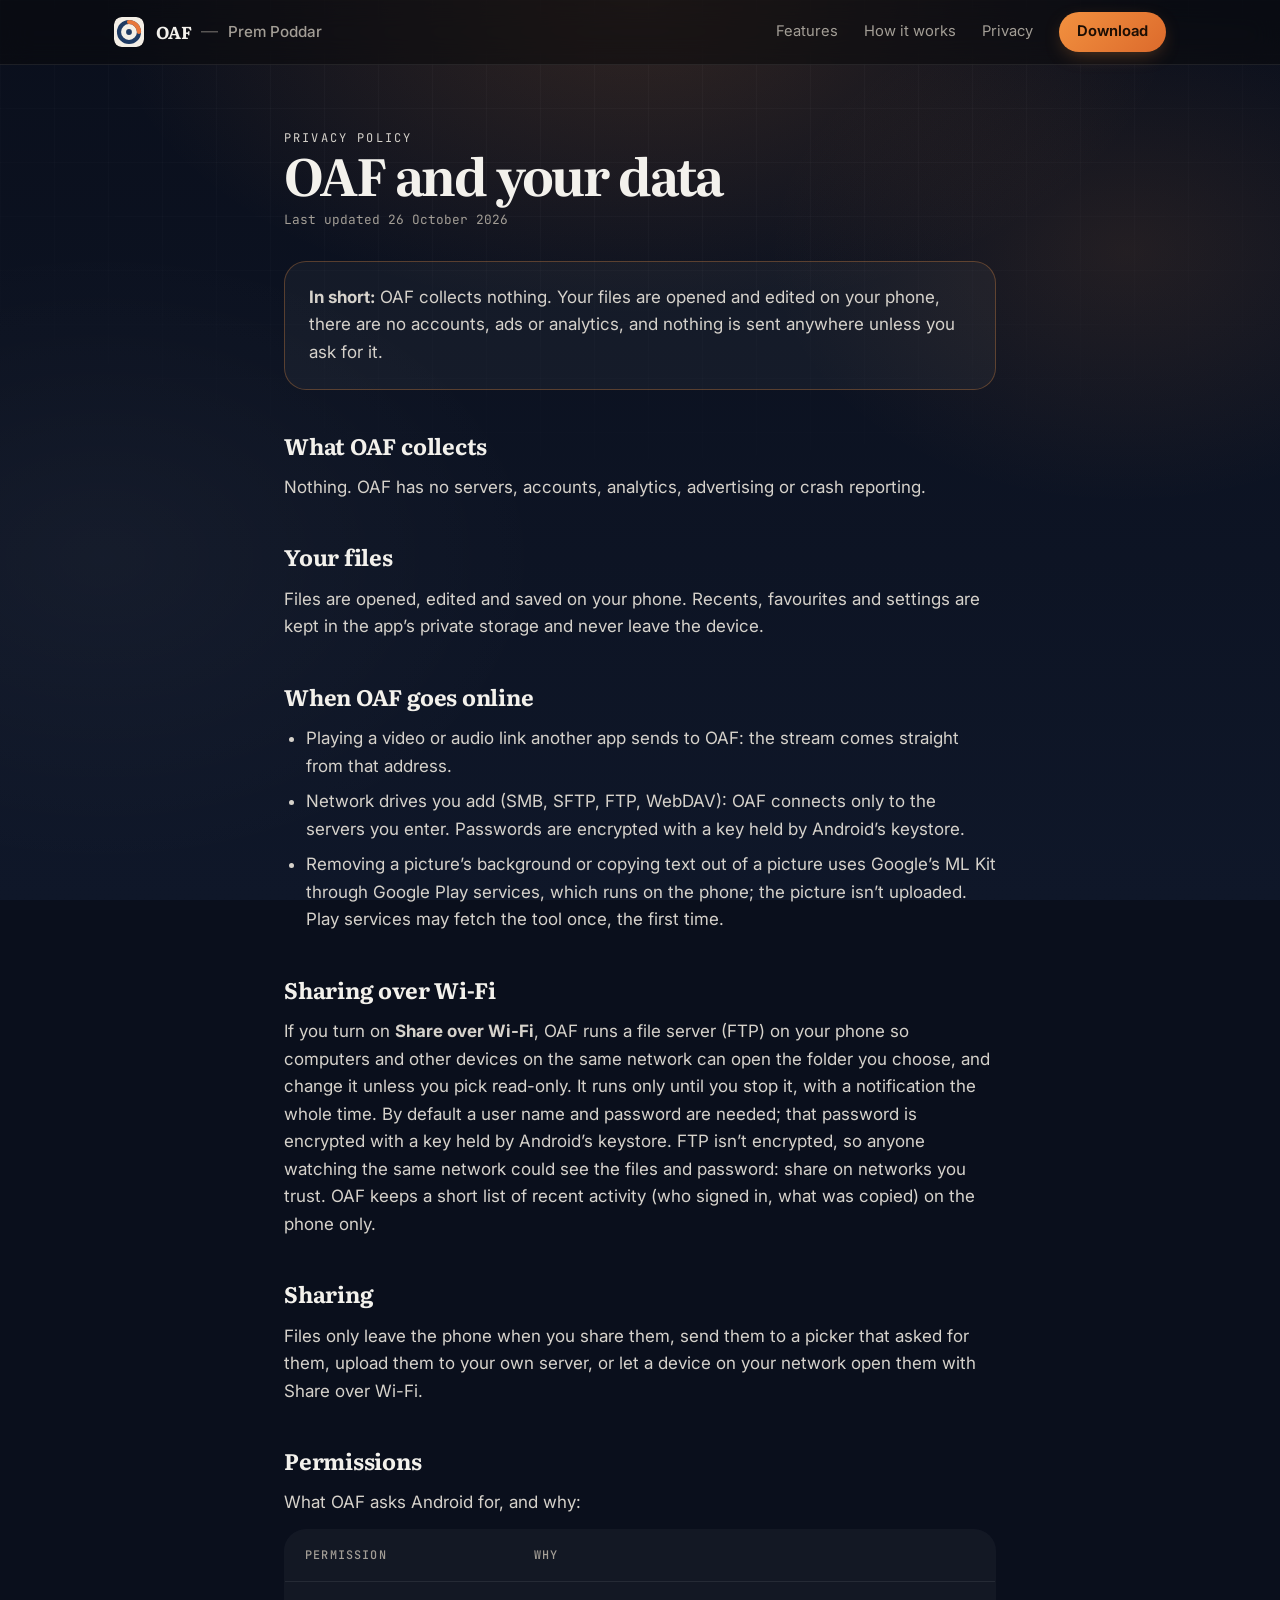
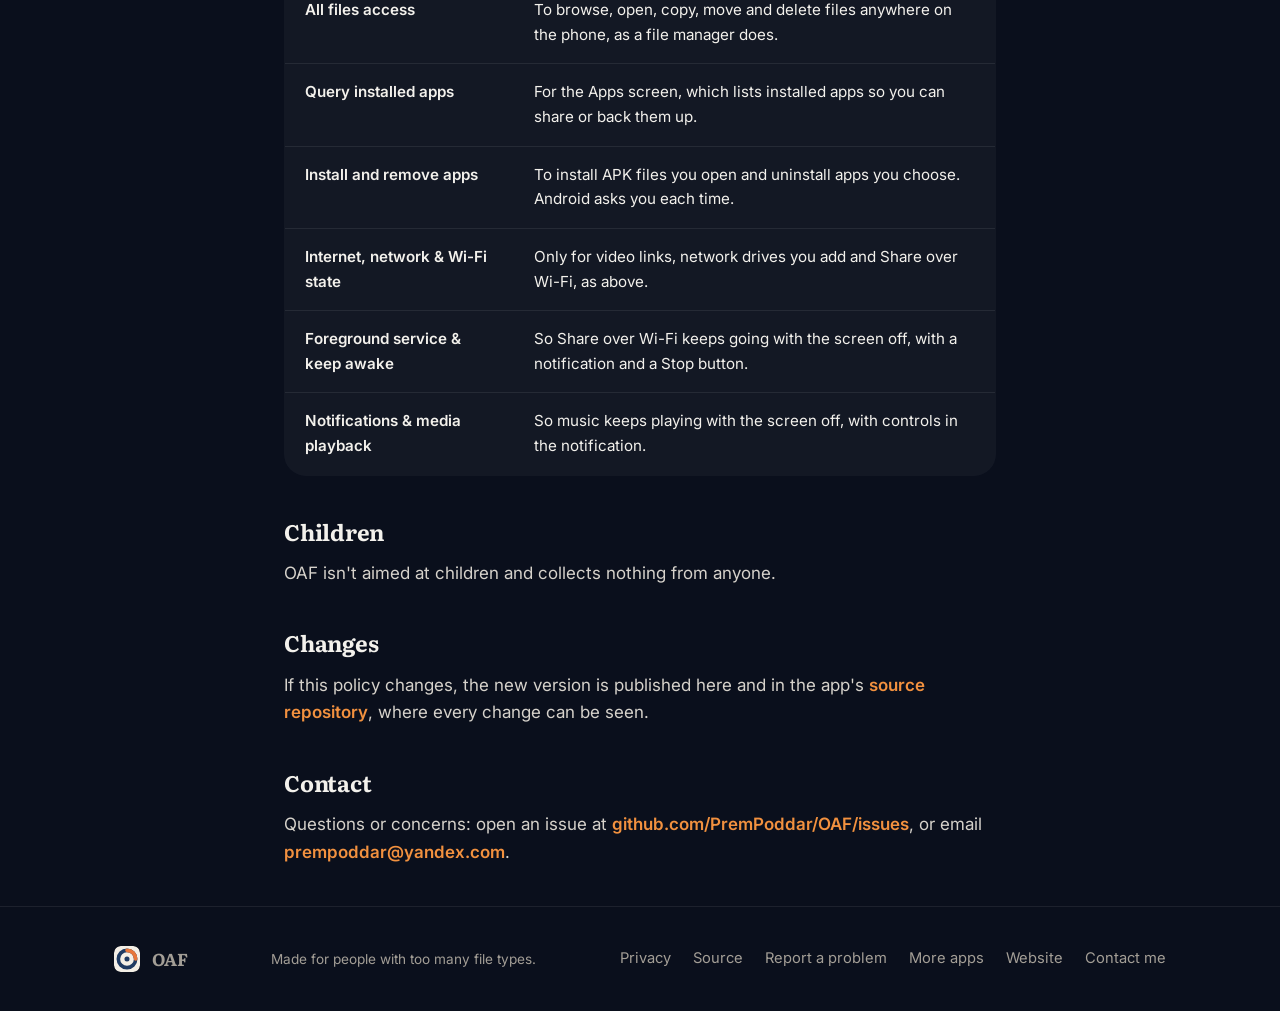
==== commit 91313e85: "Show my name beside the app name in the header" ====
--- a/docs/privacy/index.html
+++ b/docs/privacy/index.html
@@ -17,12 +17,11 @@
 <style>:root{--bg:#0A0F1C;--bg-2:#0F1729;--text:#F3F1EC;--muted:#A39E96;--soft:#D6D2CB;--accent:#F2913F;--accent-2:#DC6A2C;--accent-3:#8FB4F0;--on-accent:#1C0E04;--accent-glow:rgba(242,145,63,.38);--accent-soft:rgba(242,145,63,.14);--accent-line:rgba(242,145,63,.30);--glow-1:rgba(242,145,63,.17);--glow-2:rgba(242,145,63,.10);--glow-3:rgba(255,255,255,.035);--gridline:rgba(255,255,255,.025);--nav:rgba(10,10,12,.55);--line:rgba(255,255,255,.08);--line-strong:rgba(255,255,255,.22);--card:rgba(255,255,255,.04);--card-hover:rgba(255,255,255,.065);--ico-bg:rgba(242,145,63,.16);--display:"Literata",Georgia,serif;--body:"Inter",system-ui,sans-serif;--mono:"JetBrains Mono",ui-monospace,monospace;}</style>
 </head>
 <body>
-<div class="by-strip"><span>An app by <a href="https://prempoddar.is-a.dev">Prem Poddar</a></span><a href="https://prempoddar.is-a.dev/apps/">More apps →</a></div>
 <div class="bg-glow"></div>
 <div class="bg-grid"></div>
 <nav>
   <div class="wrap">
-    <a class="brand" href="../"><img src="../icon.svg" alt="" />OAF</a>
+    <div class="brand-line"><a class="brand" href="../"><img src="../icon.svg" alt="" />OAF</a><span class="by-sep">—</span><a class="by" href="https://prempoddar.is-a.dev">Prem Poddar</a></div>
     <div class="nav-links">
       <a href="../#features">Features</a>
       <a href="../#how">How it works</a>
--- a/docs/site.css
+++ b/docs/site.css
@@ -123,4 +123,4 @@
 .prose ul{padding-left:22px;display:grid;gap:8px;margin-top:8px}
 .prose table{min-width:0;margin-top:12px}
 .prose td:first-child{white-space:normal}
-.by-strip{position:relative;z-index:60;display:flex;justify-content:center;align-items:center;gap:18px;flex-wrap:wrap;padding:7px 16px;font-size:.8rem;color:var(--muted);border-bottom:1px solid var(--line)}.by-strip a{color:var(--text);text-decoration:none;font-weight:600}.by-strip a:hover{text-decoration:underline}
+.brand-line{display:flex;align-items:center;gap:10px;min-width:0}.by-sep{color:var(--muted);opacity:.55}.by{color:var(--muted);text-decoration:none;font-weight:500;font-size:.95rem;white-space:nowrap;transition:color .2s}.by:hover{color:var(--text)}@media(max-width:520px){.brand-line{flex-direction:column;align-items:flex-start;gap:0}.by-sep{display:none}.by{font-size:.74rem;line-height:1.1;margin-left:42px;margin-top:-3px}}
